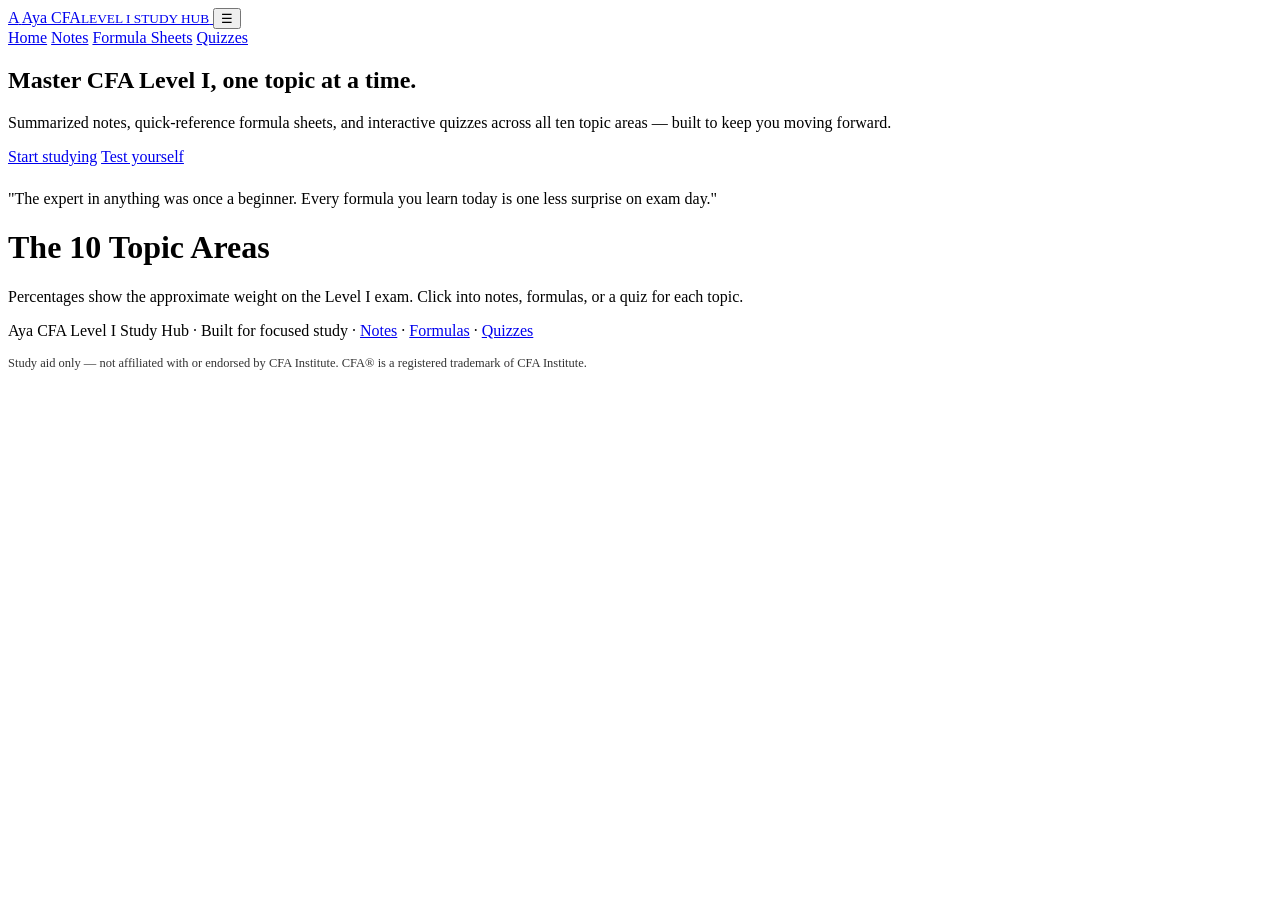
==== index.html @ e3e19a62 "Add site pages (notes, formulas, quizzes)" ====
<!DOCTYPE html>
<html lang="en">
<head>
<meta charset="UTF-8">
<meta name="viewport" content="width=device-width, initial-scale=1.0">
<title>Aya CFA — Level I Study Hub</title>
<meta name="description" content="Summarized notes, formula sheets, and quizzes for CFA Level I.">
<link rel="stylesheet" href="assets/css/style.css">
</head>
<body>
<header class="site-header">
  <nav class="nav">
    <a class="brand" href="index.html">
      <span class="logo">A</span>
      <span>Aya CFA<small>LEVEL I STUDY HUB</small></span>
    </a>
    <button class="nav-toggle" onclick="toggleNav()">&#9776;</button>
    <div class="nav-links" id="navLinks">
      <a href="index.html">Home</a>
      <a href="notes.html">Notes</a>
      <a href="formulas.html">Formula Sheets</a>
      <a href="quizzes.html">Quizzes</a>
    </div>
  </nav>
</header>

<div class="wrap">
  <section class="hero">
    <h1>Master CFA Level I, one topic at a time.</h1>
    <p>Summarized notes, quick-reference formula sheets, and interactive quizzes across all ten topic areas — built to keep you moving forward.</p>
    <div class="hero-actions">
      <a class="btn" href="notes.html">Start studying</a>
      <a class="btn ghost" href="quizzes.html">Test yourself</a>
    </div>
    <p class="quote" style="margin-top:24px">"The expert in anything was once a beginner. Every formula you learn today is one less surprise on exam day."</p>
  </section>

  <div class="page-head">
    <h1>The 10 Topic Areas</h1>
    <p>Percentages show the approximate weight on the Level I exam. Click into notes, formulas, or a quiz for each topic.</p>
  </div>

  <div class="grid" id="topicGrid"></div>
</div>

<footer class="site-footer">
  <p>Aya CFA Level I Study Hub · Built for focused study · <a href="notes.html">Notes</a> · <a href="formulas.html">Formulas</a> · <a href="quizzes.html">Quizzes</a></p>
  <p style="margin-top:8px;font-size:.78rem;opacity:.8">Study aid only — not affiliated with or endorsed by CFA Institute. CFA® is a registered trademark of CFA Institute.</p>
</footer>

<script src="assets/js/app.js"></script>
<script src="assets/js/topics.js"></script>
<script>
// Render topic cards from shared data
(function(){
  var grid=document.getElementById('topicGrid');
  TOPICS.forEach(function(t){
    var c=document.createElement('div');c.className='card';
    c.innerHTML='<span class="num">'+t.num+'</span>'+
      '<h3>'+t.name+'</h3>'+
      '<p>'+t.blurb+'</p>'+
      '<div class="links">'+
        '<a class="pill weight">'+t.weight+'</a>'+
        '<a class="pill" href="notes.html#'+t.id+'">Notes</a>'+
        (t.hasFormulas?'<a class="pill" href="formulas.html#'+t.id+'">Formulas</a>':'')+
        '<a class="pill" href="quiz.html?t='+t.id+'">Quiz</a>'+
      '</div>';
    grid.appendChild(c);
  });
})();
</script>
</body>
</html>
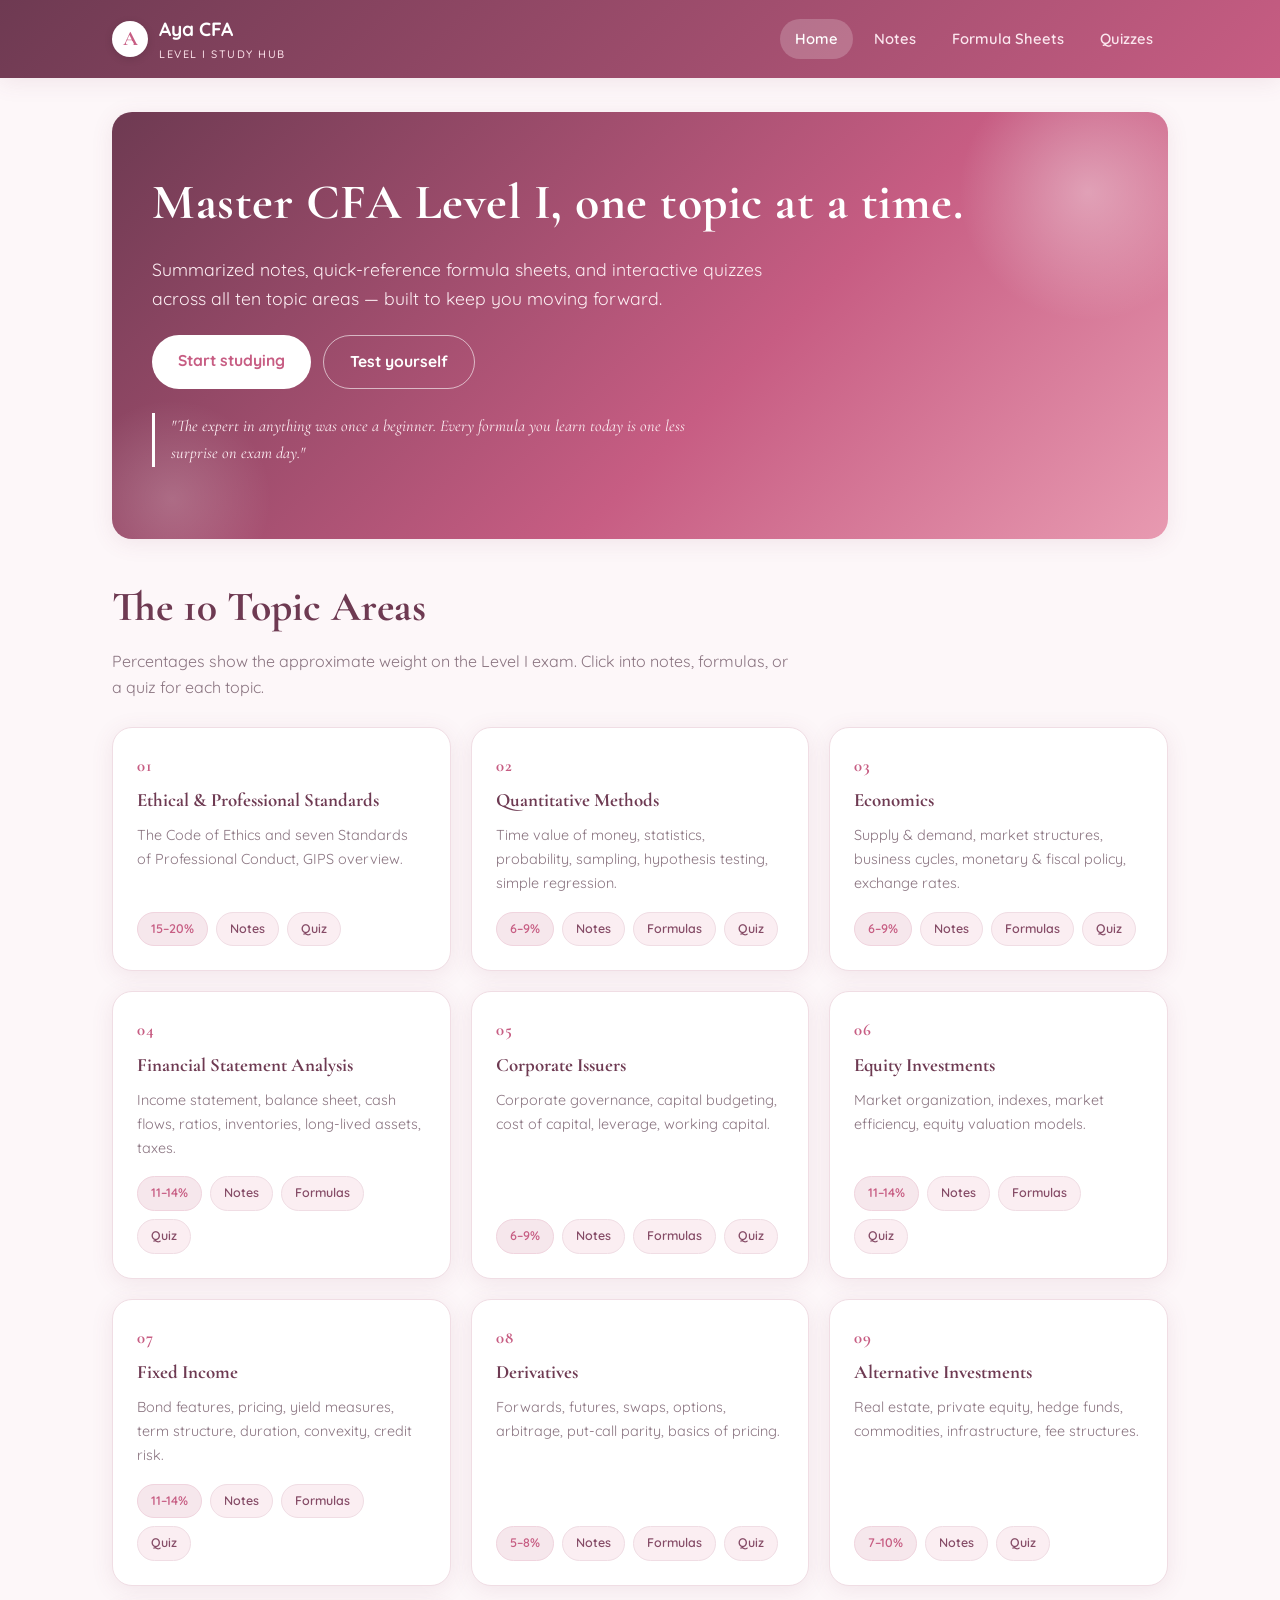
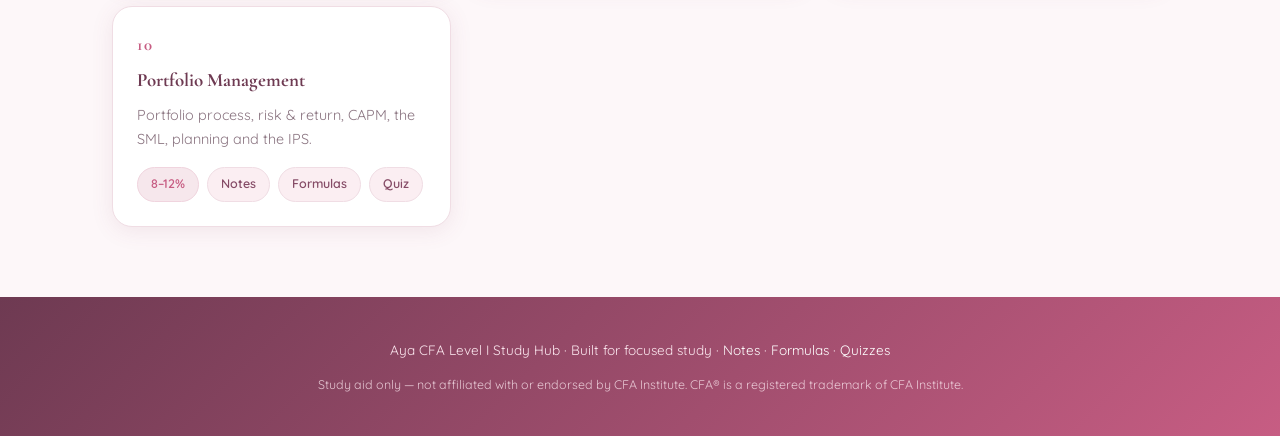
==== commit 73ab1599: "Add Google Fonts links to all pages" ====
--- a/index.html
+++ b/index.html
@@ -5,6 +5,9 @@
 <meta name="viewport" content="width=device-width, initial-scale=1.0">
 <title>Aya CFA — Level I Study Hub</title>
 <meta name="description" content="Summarized notes, formula sheets, and quizzes for CFA Level I.">
+<link rel="preconnect" href="https://fonts.googleapis.com">
+<link rel="preconnect" href="https://fonts.gstatic.com" crossorigin>
+<link href="https://fonts.googleapis.com/css2?family=Cormorant+Garamond:ital,wght@0,500;0,600;0,700;1,500&family=Quicksand:wght@400;500;600;700&display=swap" rel="stylesheet">
 <link rel="stylesheet" href="assets/css/style.css">
 </head>
 <body>
--- a/assets/css/style.css
+++ b/assets/css/style.css
@@ -0,0 +1,174 @@
+/* ===== Aya CFA Level I — Study Hub (Rose & Blush theme) ===== */
+:root{
+  --plum:#6e3a52;        /* deep mauve — headings/nav */
+  --plum-2:#854b66;      /* lighter mauve */
+  --rose:#c75d83;        /* rose accent */
+  --rose-soft:#e89ab1;   /* soft rose */
+  --blush:#fbeef2;       /* blush background tint */
+  --gold:#d8a7a0;        /* warm dusty accent */
+  --accent:#c75d83;      /* primary accent (rose) */
+  --accent-2:#9d7bb0;    /* soft plum/lavender for progress */
+  --bg:#fdf7f9;          /* cream-blush page bg */
+  --card:#ffffff;
+  --line:#f0dde4;        /* soft rose line */
+  --text:#3f2d36;        /* warm dark plum text */
+  --muted:#8a7480;       /* muted mauve-grey */
+  --shadow:0 4px 22px rgba(140,70,100,.10);
+  --radius:20px;
+  --serif:"Cormorant Garamond","Georgia","Times New Roman",serif;
+  --sans:"Quicksand",-apple-system,BlinkMacSystemFont,"Segoe UI",Roboto,Helvetica,Arial,sans-serif;
+}
+*{box-sizing:border-box}
+html{scroll-behavior:smooth}
+body{
+  margin:0;font-family:var(--sans);color:var(--text);
+  background:var(--bg);line-height:1.65;
+}
+a{color:var(--rose);text-decoration:none}
+a:hover{text-decoration:underline}
+
+/* ---- Header / Nav ---- */
+.site-header{
+  background:linear-gradient(135deg,var(--plum),var(--rose));
+  color:#fff;position:sticky;top:0;z-index:50;box-shadow:var(--shadow);
+}
+.nav{
+  max-width:1100px;margin:0 auto;padding:14px 22px;
+  display:flex;align-items:center;justify-content:space-between;gap:16px;
+}
+.brand{display:flex;align-items:center;gap:11px;color:#fff;font-weight:700;font-size:1.2rem}
+.brand:hover{text-decoration:none}
+.brand .logo{
+  width:36px;height:36px;border-radius:50%;background:#fff;
+  color:var(--rose);display:grid;place-items:center;font-family:var(--serif);
+  font-weight:700;font-size:1.3rem;box-shadow:0 2px 8px rgba(0,0,0,.12);
+}
+.brand small{display:block;font-weight:500;font-size:.68rem;color:#fbe0e9;letter-spacing:1.5px}
+.nav-links{display:flex;gap:6px;flex-wrap:wrap}
+.nav-links a{
+  color:#fbe6ee;padding:8px 15px;border-radius:22px;font-size:.92rem;font-weight:600;
+}
+.nav-links a:hover,.nav-links a.active{background:rgba(255,255,255,.20);color:#fff;text-decoration:none}
+.nav-toggle{display:none;background:none;border:0;color:#fff;font-size:1.5rem;cursor:pointer}
+
+/* ---- Layout ---- */
+.wrap{max-width:1100px;margin:0 auto;padding:34px 22px 70px}
+.page-head{margin-bottom:26px}
+.page-head h1{font-family:var(--serif);font-size:2.6rem;font-weight:700;margin:0 0 6px;color:var(--plum)}
+.page-head p{color:var(--muted);margin:0;max-width:680px}
+.crumb{font-size:.82rem;color:var(--muted);margin-bottom:10px}
+.crumb a{color:var(--muted)}
+
+/* ---- Hero ---- */
+.hero{
+  background:linear-gradient(135deg,var(--plum) 0%,var(--rose) 60%,var(--rose-soft) 100%);
+  color:#fff;border-radius:var(--radius);padding:50px 40px;margin-bottom:34px;
+  position:relative;overflow:hidden;box-shadow:var(--shadow);
+}
+.hero::after{
+  content:"";position:absolute;right:-50px;top:-50px;width:260px;height:260px;
+  background:radial-gradient(circle,rgba(255,255,255,.35),transparent 70%);
+}
+.hero::before{
+  content:"";position:absolute;left:-40px;bottom:-60px;width:200px;height:200px;
+  background:radial-gradient(circle,rgba(255,255,255,.18),transparent 70%);
+}
+.hero h1{font-family:var(--serif);font-size:3.1rem;font-weight:700;margin:0 0 12px;position:relative;letter-spacing:.5px}
+.hero p{font-size:1.1rem;color:#fdeef3;max-width:620px;margin:0 0 22px;position:relative}
+.hero .quote{
+  position:relative;border-left:3px solid #fff;padding-left:16px;
+  font-style:italic;color:#fdeef3;font-size:1.02rem;max-width:560px;font-family:var(--serif);
+}
+.btn{
+  display:inline-block;background:#fff;color:var(--rose);font-weight:700;
+  padding:13px 26px;border-radius:30px;border:0;cursor:pointer;font-size:.98rem;
+  transition:transform .14s ease,box-shadow .14s ease;
+}
+.btn:hover{transform:translateY(-2px);box-shadow:0 8px 22px rgba(255,255,255,.35);text-decoration:none}
+.btn.ghost{background:transparent;color:#fff;border:1.5px solid rgba(255,255,255,.6)}
+.btn.ghost:hover{background:rgba(255,255,255,.18);box-shadow:none}
+.hero-actions{display:flex;gap:12px;flex-wrap:wrap;position:relative}
+
+/* ---- Cards grid ---- */
+.grid{display:grid;grid-template-columns:repeat(auto-fill,minmax(250px,1fr));gap:20px}
+.card{
+  background:var(--card);border:1px solid var(--line);border-radius:var(--radius);
+  padding:24px;box-shadow:var(--shadow);transition:transform .16s ease,box-shadow .16s,border-color .16s;
+  display:flex;flex-direction:column;
+}
+.card:hover{transform:translateY(-4px);border-color:var(--rose-soft);box-shadow:0 10px 28px rgba(199,93,131,.18)}
+.card .num{font-family:var(--serif);font-size:1.05rem;color:var(--rose);font-weight:700;letter-spacing:1px}
+.card h3{margin:6px 0 8px;font-size:1.18rem;color:var(--plum);font-family:var(--serif);font-weight:700}
+.card p{color:var(--muted);font-size:.9rem;margin:0 0 16px;flex:1}
+.card .links{display:flex;gap:8px;flex-wrap:wrap}
+.pill{
+  font-size:.78rem;padding:6px 13px;border-radius:22px;background:var(--blush);
+  color:var(--plum-2);font-weight:600;border:1px solid var(--line);
+}
+.pill:hover{background:var(--rose);color:#fff;text-decoration:none;border-color:var(--rose)}
+.pill.weight{background:#f6e7ec;color:var(--rose);border-color:#f0d4de}
+
+/* section blocks (notes/formulas) */
+.section{
+  background:var(--card);border:1px solid var(--line);border-radius:var(--radius);
+  padding:28px 32px;margin-bottom:24px;box-shadow:var(--shadow);
+}
+.section h2{font-family:var(--serif);color:var(--plum);margin:0 0 4px;font-size:1.7rem;font-weight:700;
+  border-bottom:2px solid var(--rose-soft);padding-bottom:8px;display:inline-block}
+.section h3{color:var(--rose);margin:22px 0 8px;font-size:1.14rem;font-family:var(--serif);font-weight:700}
+.section ul{padding-left:20px}
+.section li{margin:6px 0}
+.section .key{background:var(--blush);border-left:3px solid var(--rose);padding:12px 16px;
+  border-radius:0 12px 12px 0;margin:14px 0;font-size:.93rem}
+.section .key b{color:var(--rose)}
+
+/* formula table */
+table.formulas{width:100%;border-collapse:collapse;margin:10px 0;border-radius:12px;overflow:hidden}
+table.formulas th,table.formulas td{border:1px solid var(--line);padding:11px 13px;text-align:left;vertical-align:top}
+table.formulas th{background:linear-gradient(135deg,var(--plum),var(--rose));color:#fff;font-size:.9rem;font-weight:600}
+table.formulas td:first-child{font-weight:600;color:var(--plum-2);width:34%}
+table.formulas .fx{font-family:"Cormorant Garamond","Cambria Math",Georgia,serif;font-style:italic;color:var(--plum);font-size:1.05rem}
+table.formulas tr:nth-child(even){background:#fdf4f7}
+
+/* table of contents chips */
+.toc{display:flex;gap:8px;flex-wrap:wrap;margin-bottom:22px}
+.toc a{background:#fff;border:1px solid var(--line);padding:8px 15px;border-radius:22px;
+  font-size:.85rem;color:var(--plum-2);font-weight:600}
+.toc a:hover{background:var(--rose);color:#fff;text-decoration:none;border-color:var(--rose)}
+
+/* ---- Quiz ---- */
+.quiz-card{background:var(--card);border:1px solid var(--line);border-radius:var(--radius);
+  padding:28px 32px;box-shadow:var(--shadow);max-width:760px;margin:0 auto}
+.quiz-meta{display:flex;justify-content:space-between;align-items:center;margin-bottom:16px;
+  color:var(--muted);font-size:.88rem;font-weight:600}
+.progress{height:9px;background:var(--blush);border-radius:8px;overflow:hidden;margin-bottom:22px}
+.progress span{display:block;height:100%;background:linear-gradient(90deg,var(--rose),var(--accent-2));width:0;transition:width .3s}
+.q-text{font-size:1.18rem;font-weight:600;color:var(--plum);margin-bottom:18px;font-family:var(--serif)}
+.options{display:flex;flex-direction:column;gap:10px}
+.opt{text-align:left;background:#fff;border:1.5px solid var(--line);border-radius:14px;
+  padding:14px 18px;cursor:pointer;font-size:.96rem;transition:.14s;font-family:inherit;color:var(--text)}
+.opt:hover{border-color:var(--rose-soft);background:var(--blush)}
+.opt.correct{border-color:#4caf8e;background:#e7f6f0}
+.opt.wrong{border-color:#e07a92;background:#fbeaef}
+.opt.disabled{cursor:default;opacity:.95}
+.explain{margin-top:16px;padding:15px 18px;background:var(--blush);border-left:3px solid var(--rose);
+  border-radius:0 12px 12px 0;font-size:.92rem;display:none}
+.explain.show{display:block}
+.quiz-nav{display:flex;justify-content:space-between;margin-top:22px}
+.result{text-align:center;padding:20px}
+.result .score{font-family:var(--serif);font-size:3.4rem;color:var(--rose);font-weight:700}
+.result .msg{font-size:1.12rem;color:var(--plum);margin:8px 0 20px}
+
+/* ---- Footer ---- */
+.site-footer{background:linear-gradient(135deg,var(--plum),var(--rose));color:#fbe6ee;text-align:center;padding:28px;font-size:.85rem}
+.site-footer a{color:#fff}
+
+@media(max-width:760px){
+  .nav-links{display:none;flex-direction:column;width:100%;margin-top:12px}
+  .nav-links.open{display:flex}
+  .nav{flex-wrap:wrap}
+  .nav-toggle{display:block}
+  .hero{padding:34px 24px}
+  .hero h1{font-size:2.3rem}
+  table.formulas td:first-child{width:auto}
+}
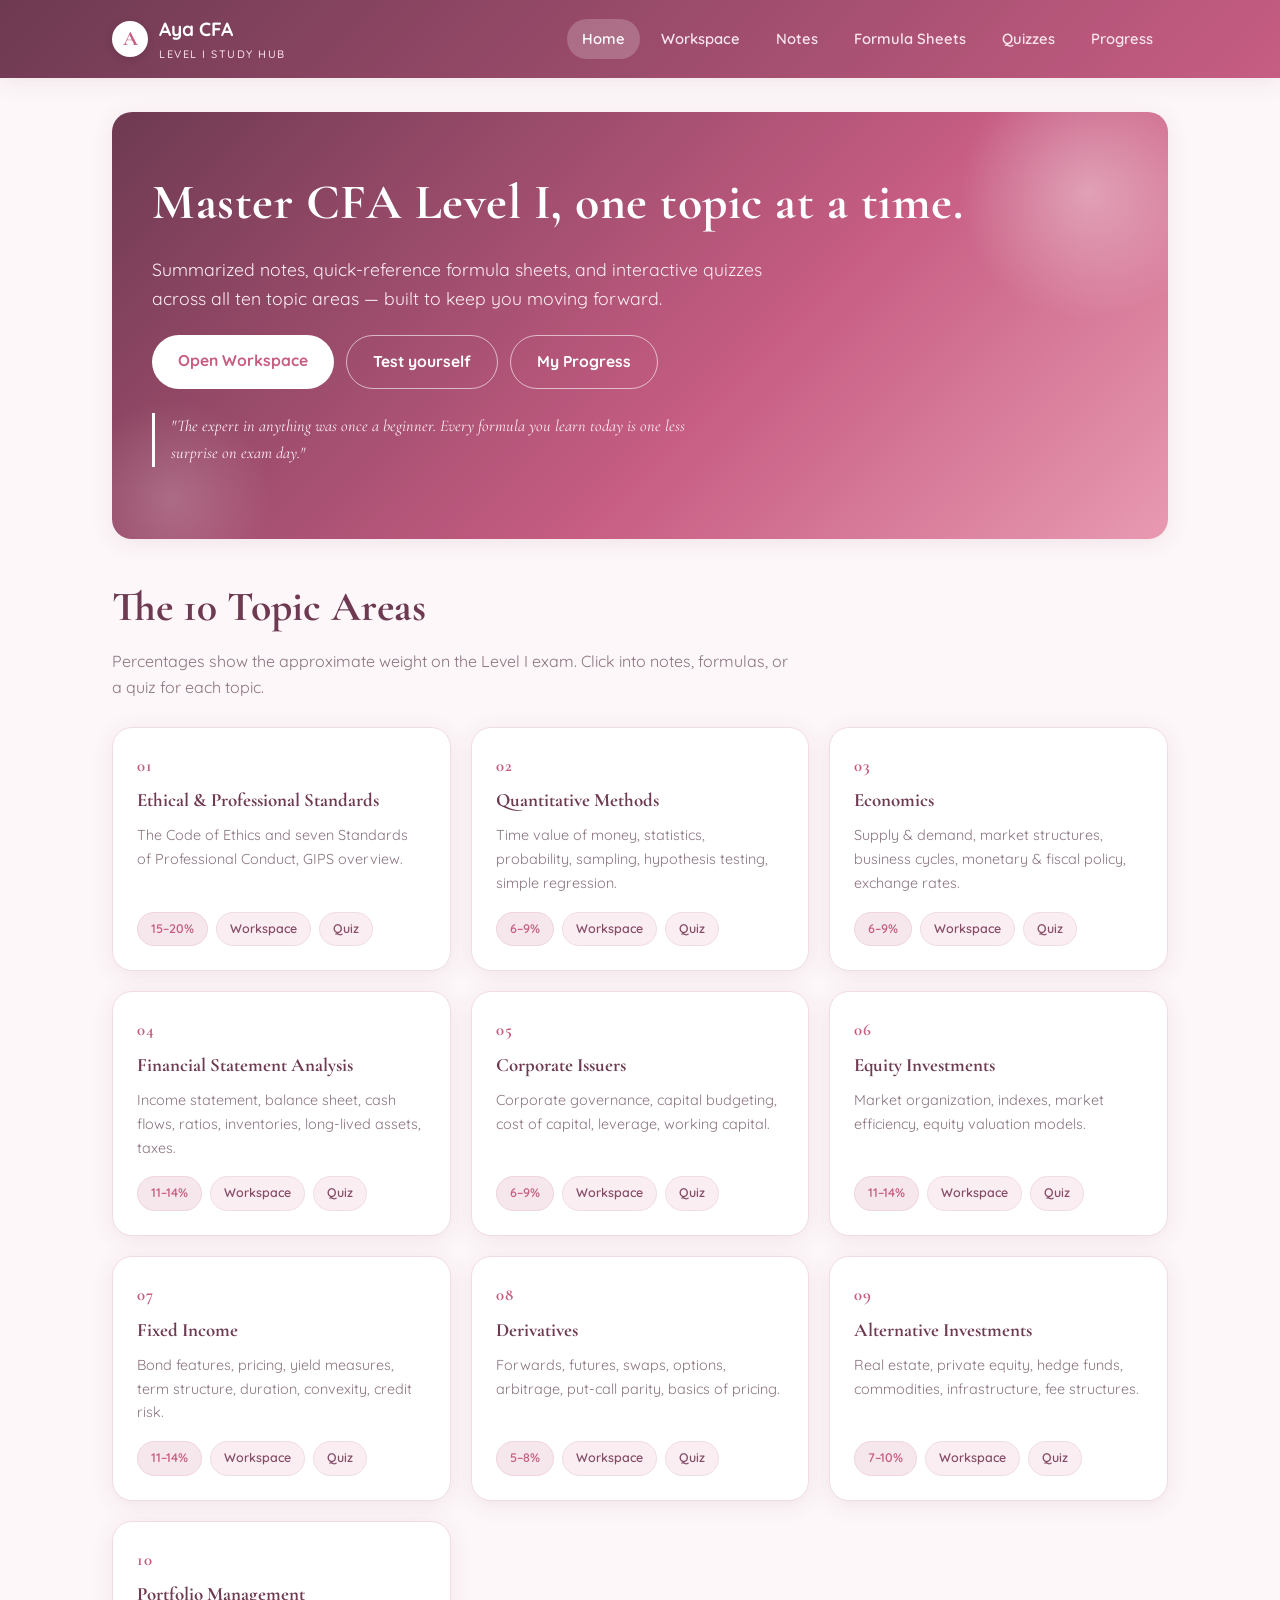
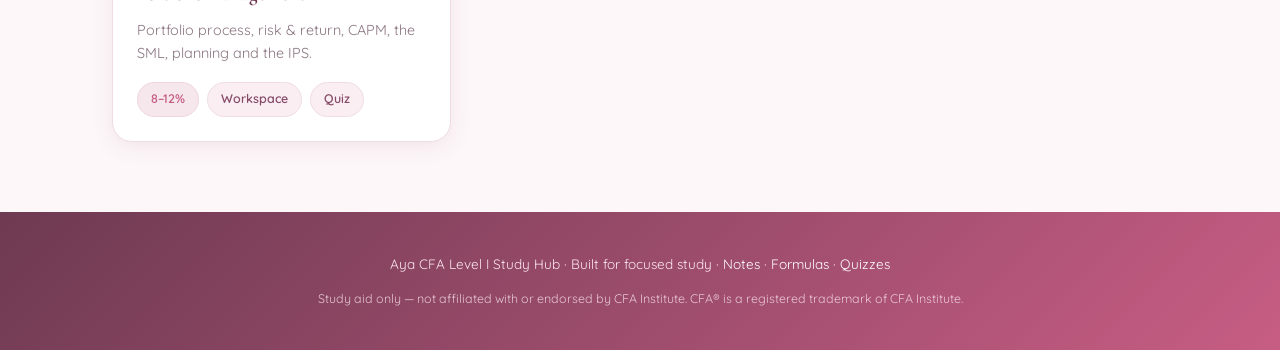
==== commit 49674b1b: "Add Reading Workspace, dashboard, dark mode, new nav" ====
--- a/index.html
+++ b/index.html
@@ -20,9 +20,11 @@
     <button class="nav-toggle" onclick="toggleNav()">&#9776;</button>
     <div class="nav-links" id="navLinks">
       <a href="index.html">Home</a>
+      <a href="workspace.html">Workspace</a>
       <a href="notes.html">Notes</a>
       <a href="formulas.html">Formula Sheets</a>
       <a href="quizzes.html">Quizzes</a>
+      <a href="dashboard.html">Progress</a>
     </div>
   </nav>
 </header>
@@ -32,8 +34,9 @@
     <h1>Master CFA Level I, one topic at a time.</h1>
     <p>Summarized notes, quick-reference formula sheets, and interactive quizzes across all ten topic areas — built to keep you moving forward.</p>
     <div class="hero-actions">
-      <a class="btn" href="notes.html">Start studying</a>
+      <a class="btn" href="workspace.html">Open Workspace</a>
       <a class="btn ghost" href="quizzes.html">Test yourself</a>
+      <a class="btn ghost" href="dashboard.html">My Progress</a>
     </div>
     <p class="quote" style="margin-top:24px">"The expert in anything was once a beginner. Every formula you learn today is one less surprise on exam day."</p>
   </section>
@@ -64,8 +67,7 @@
       '<p>'+t.blurb+'</p>'+
       '<div class="links">'+
         '<a class="pill weight">'+t.weight+'</a>'+
-        '<a class="pill" href="notes.html#'+t.id+'">Notes</a>'+
-        (t.hasFormulas?'<a class="pill" href="formulas.html#'+t.id+'">Formulas</a>':'')+
+        '<a class="pill" href="workspace.html?t='+t.id+'">Workspace</a>'+
         '<a class="pill" href="quiz.html?t='+t.id+'">Quiz</a>'+
       '</div>';
     grid.appendChild(c);
